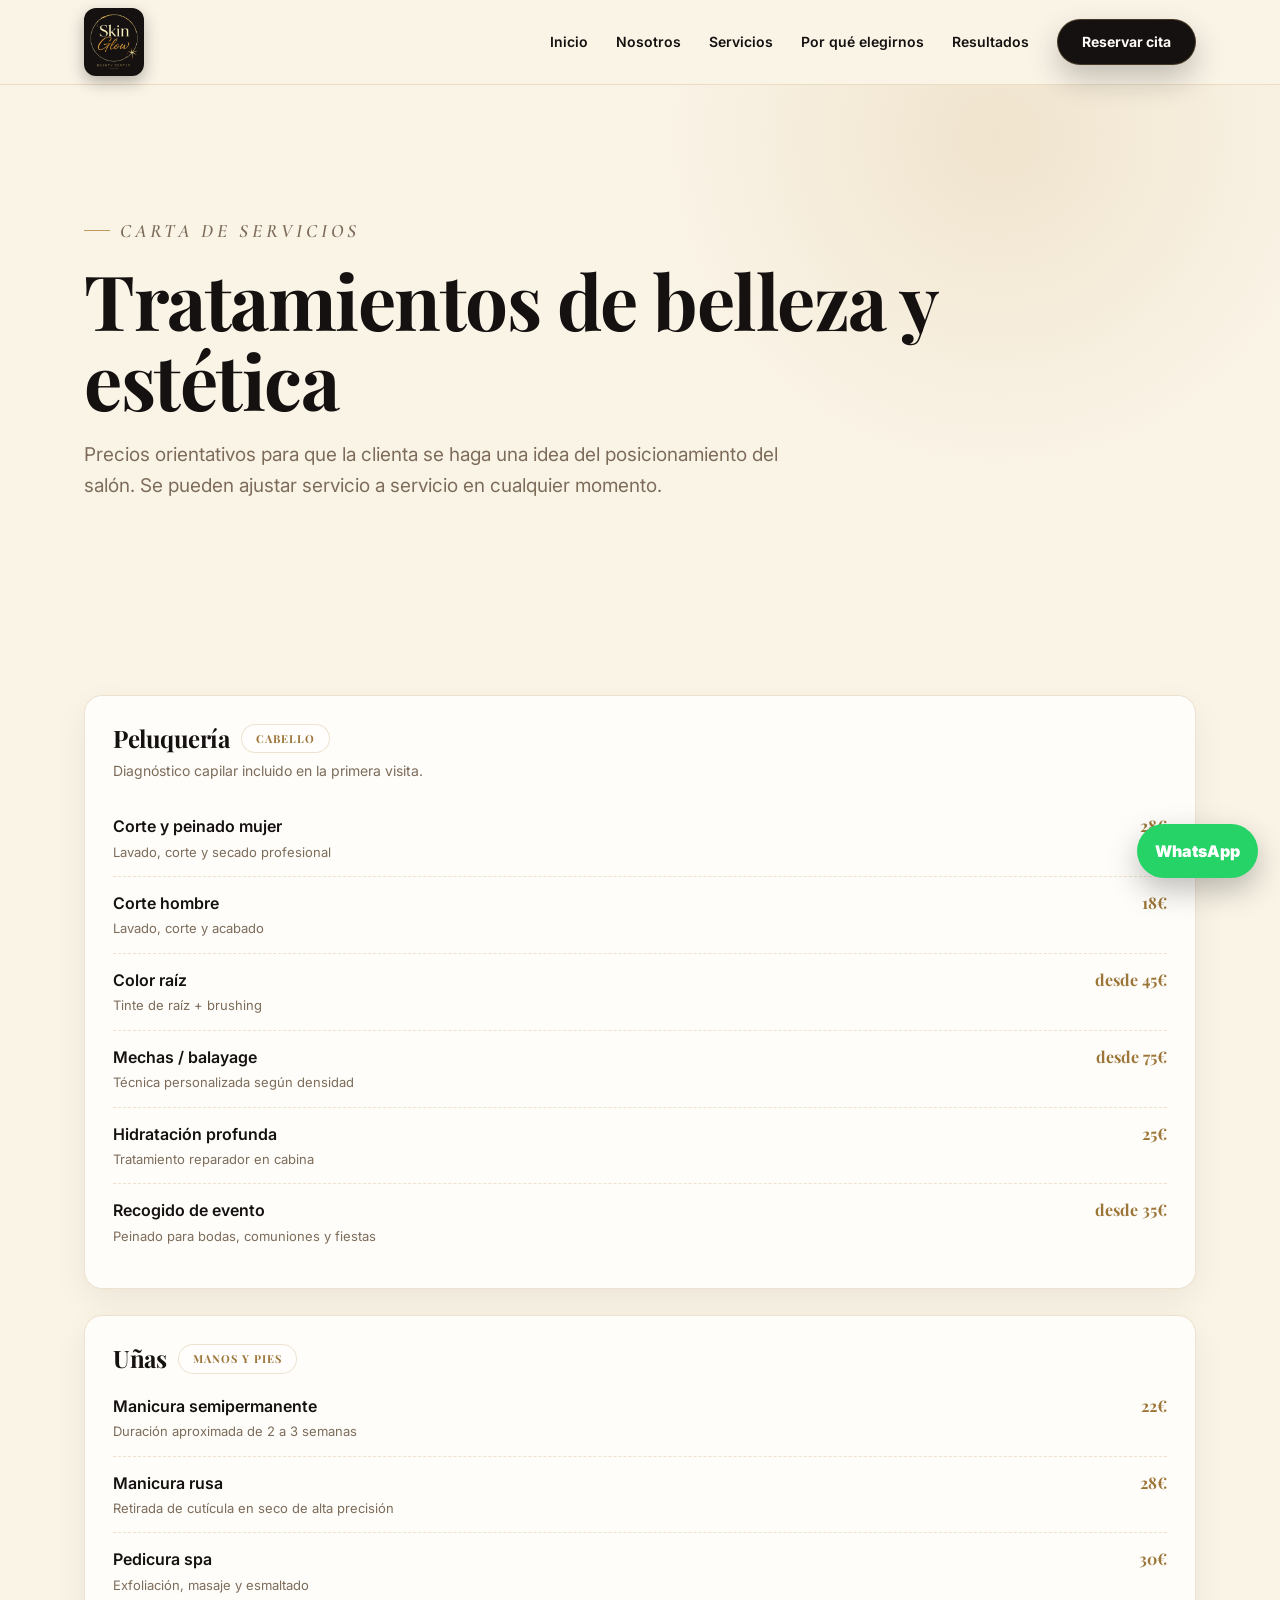
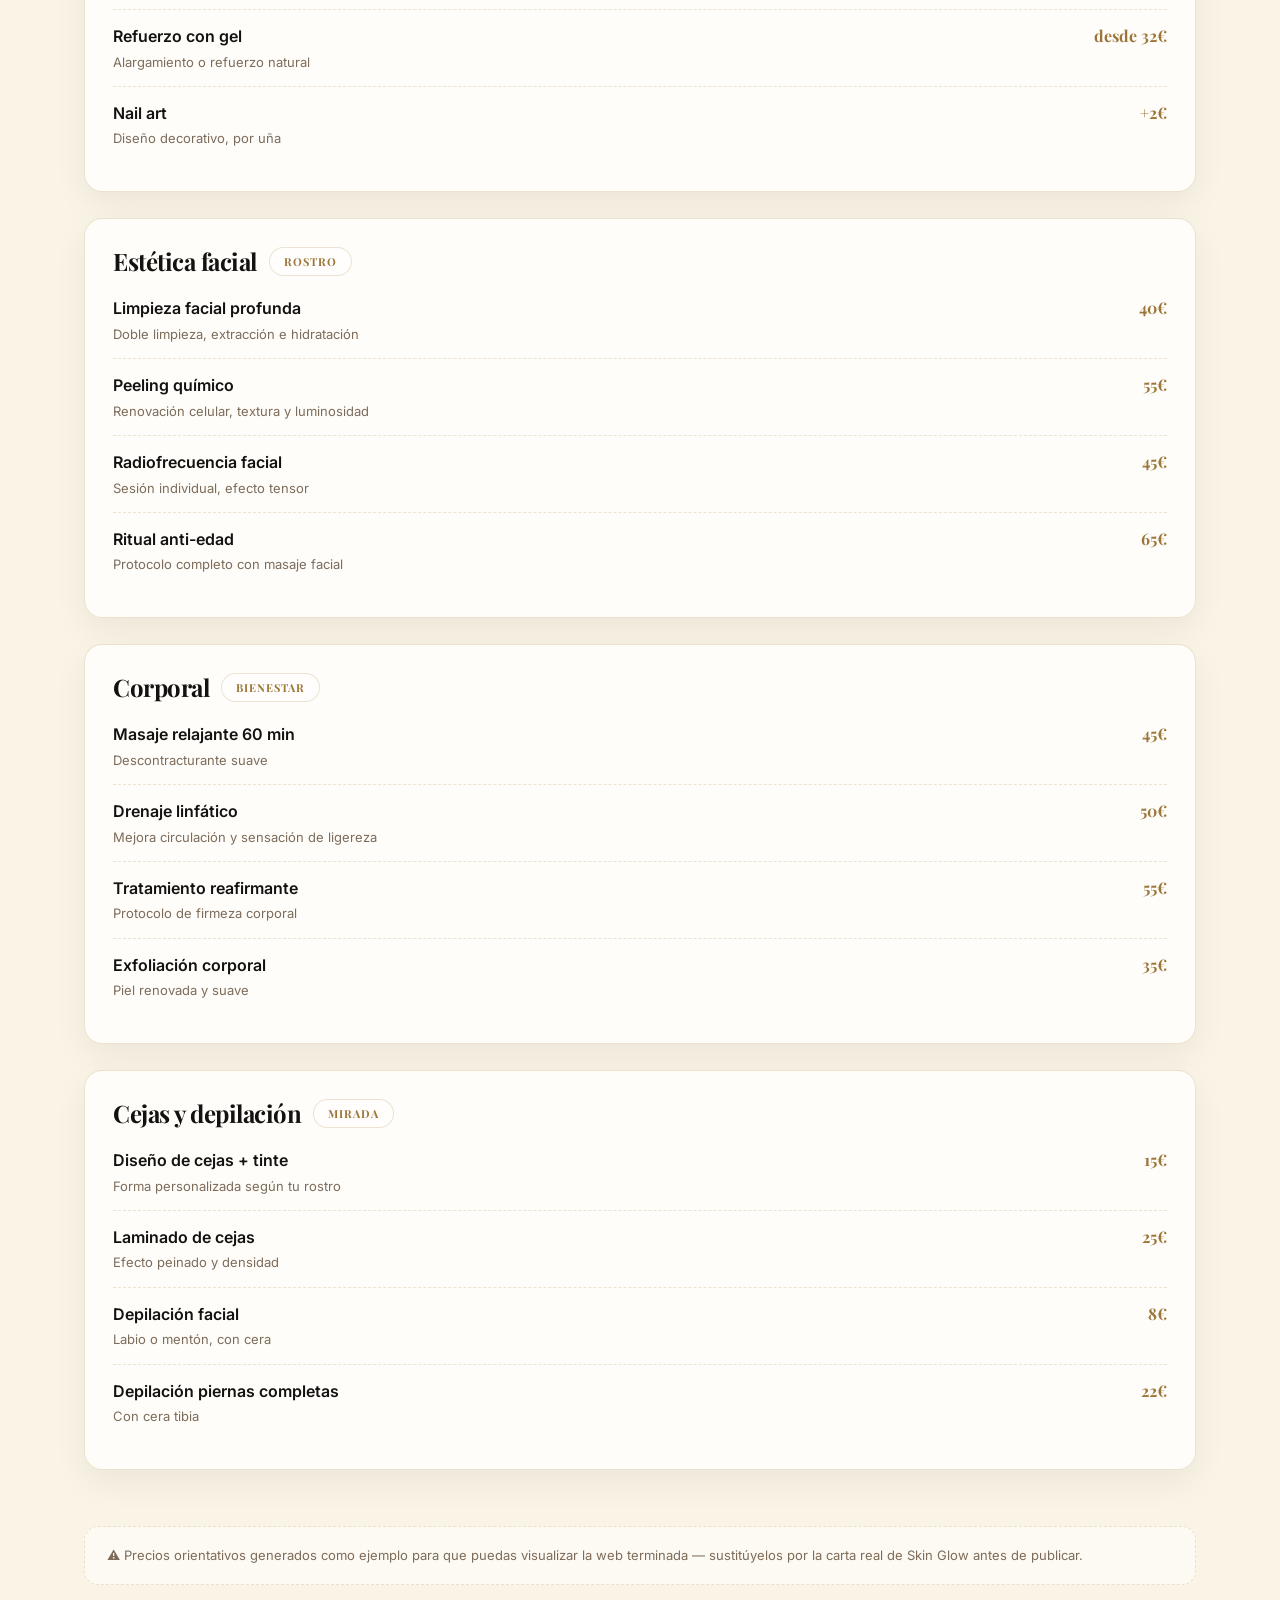
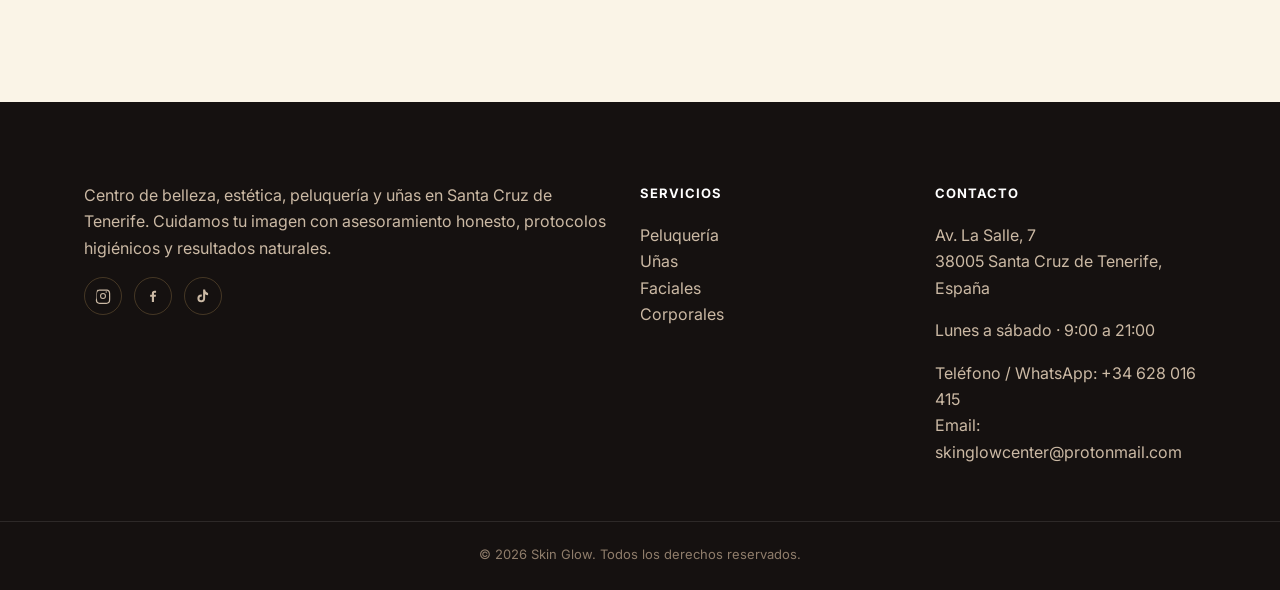
==== servicios.html @ f111f157 "Add files via upload" ====
<!DOCTYPE html>
<html lang="es">
<head>
<meta charset="UTF-8">
<meta name="viewport" content="width=device-width, initial-scale=1.0">
<title>Servicios y precios: peluquería, uñas y estética | Skin Glow</title>
<meta name="description" content="Carta de servicios y precios orientativos de Skin Glow: peluquería, uñas, tratamientos faciales, corporales, depilación y cejas en Santa Cruz de Tenerife.">
<meta name="robots" content="index, follow">
<meta name="author" content="Skin Glow">
<meta property="og:type" content="website">
<meta property="og:title" content="Servicios y precios | Skin Glow">
<meta property="og:description" content="Carta de servicios de belleza en Santa Cruz de Tenerife: peluquería, uñas, estética facial y corporal.">
<meta property="og:locale" content="es_ES">
<link rel="canonical" href="./">
<link rel="icon" href="assets/logo.png">
<link rel="preconnect" href="https://fonts.googleapis.com">
<link rel="preconnect" href="https://fonts.gstatic.com" crossorigin>
<link rel="stylesheet" href="style.css">
<script type="application/ld+json">{"@context":"https://schema.org","@type":"BeautySalon","name":"Skin Glow","address":{"@type":"PostalAddress","streetAddress":"Av. La Salle, 7","postalCode":"38005","addressLocality":"Santa Cruz de Tenerife","addressCountry":"ES"},"telephone":"+34 628 016 415","priceRange":"€€","sameAs":["https://instagram.com/skinglow.tf","https://facebook.com/skinglow.tf"],"description":"Centro de belleza, estética, peluquería y uñas."}</script>
</head>
<body>
<header class="site-header">
<div class="container header-inner">
<a class="logo" href="index.html"><span class="logo-mark" role="img" aria-label="Skin Glow Beauty Center"></span></a>
<button class="nav-toggle" id="nav-toggle" aria-label="Abrir menú" aria-expanded="false"><span></span><span></span><span></span></button>
<nav class="nav-links" id="nav-links">
<a href="index.html">Inicio</a>
<a href="nosotros.html">Nosotros</a>
<a href="servicios.html">Servicios</a>
<a href="por-que-nosotros.html">Por qué elegirnos</a>
<a href="resultados.html">Resultados</a>
<a href="contacto.html" class="nav-cta">Reservar cita</a>
</nav>
</div>
</header>
<main>
<section class="page-hero">
<div class="container reveal">
<p class="eyebrow">Carta de servicios</p>
<h1>Tratamientos de belleza y estética</h1>
<p>Precios orientativos para que la clienta se haga una idea del posicionamiento del salón. Se pueden ajustar servicio a servicio en cualquier momento.</p>
</div>
</section>

<section class="section">
<div class="container price-groups">

<article id="peluqueria" class="price-cat reveal">
<h3>Peluquería <span class="tag">Cabello</span></h3>
<p class="price-note">Diagnóstico capilar incluido en la primera visita.</p>
<div class="price-row"><span class="name">Corte y peinado mujer<span class="desc">Lavado, corte y secado profesional</span></span><span class="amount">28€</span></div>
<div class="price-row"><span class="name">Corte hombre<span class="desc">Lavado, corte y acabado</span></span><span class="amount">18€</span></div>
<div class="price-row"><span class="name">Color raíz<span class="desc">Tinte de raíz + brushing</span></span><span class="amount">desde 45€</span></div>
<div class="price-row"><span class="name">Mechas / balayage<span class="desc">Técnica personalizada según densidad</span></span><span class="amount">desde 75€</span></div>
<div class="price-row"><span class="name">Hidratación profunda<span class="desc">Tratamiento reparador en cabina</span></span><span class="amount">25€</span></div>
<div class="price-row"><span class="name">Recogido de evento<span class="desc">Peinado para bodas, comuniones y fiestas</span></span><span class="amount">desde 35€</span></div>
</article>

<article id="unas" class="price-cat reveal">
<h3>Uñas <span class="tag">Manos y pies</span></h3>
<div class="price-row"><span class="name">Manicura semipermanente<span class="desc">Duración aproximada de 2 a 3 semanas</span></span><span class="amount">22€</span></div>
<div class="price-row"><span class="name">Manicura rusa<span class="desc">Retirada de cutícula en seco de alta precisión</span></span><span class="amount">28€</span></div>
<div class="price-row"><span class="name">Pedicura spa<span class="desc">Exfoliación, masaje y esmaltado</span></span><span class="amount">30€</span></div>
<div class="price-row"><span class="name">Refuerzo con gel<span class="desc">Alargamiento o refuerzo natural</span></span><span class="amount">desde 32€</span></div>
<div class="price-row"><span class="name">Nail art<span class="desc">Diseño decorativo, por uña</span></span><span class="amount">+2€</span></div>
</article>

<article id="facial" class="price-cat reveal">
<h3>Estética facial <span class="tag">Rostro</span></h3>
<div class="price-row"><span class="name">Limpieza facial profunda<span class="desc">Doble limpieza, extracción e hidratación</span></span><span class="amount">40€</span></div>
<div class="price-row"><span class="name">Peeling químico<span class="desc">Renovación celular, textura y luminosidad</span></span><span class="amount">55€</span></div>
<div class="price-row"><span class="name">Radiofrecuencia facial<span class="desc">Sesión individual, efecto tensor</span></span><span class="amount">45€</span></div>
<div class="price-row"><span class="name">Ritual anti-edad<span class="desc">Protocolo completo con masaje facial</span></span><span class="amount">65€</span></div>
</article>

<article id="corporal" class="price-cat reveal">
<h3>Corporal <span class="tag">Bienestar</span></h3>
<div class="price-row"><span class="name">Masaje relajante 60 min<span class="desc">Descontracturante suave</span></span><span class="amount">45€</span></div>
<div class="price-row"><span class="name">Drenaje linfático<span class="desc">Mejora circulación y sensación de ligereza</span></span><span class="amount">50€</span></div>
<div class="price-row"><span class="name">Tratamiento reafirmante<span class="desc">Protocolo de firmeza corporal</span></span><span class="amount">55€</span></div>
<div class="price-row"><span class="name">Exfoliación corporal<span class="desc">Piel renovada y suave</span></span><span class="amount">35€</span></div>
</article>

<article class="price-cat reveal">
<h3>Cejas y depilación <span class="tag">Mirada</span></h3>
<div class="price-row"><span class="name">Diseño de cejas + tinte<span class="desc">Forma personalizada según tu rostro</span></span><span class="amount">15€</span></div>
<div class="price-row"><span class="name">Laminado de cejas<span class="desc">Efecto peinado y densidad</span></span><span class="amount">25€</span></div>
<div class="price-row"><span class="name">Depilación facial<span class="desc">Labio o mentón, con cera</span></span><span class="amount">8€</span></div>
<div class="price-row"><span class="name">Depilación piernas completas<span class="desc">Con cera tibia</span></span><span class="amount">22€</span></div>
</article>

<p class="price-disclaimer reveal">⚠️ Precios orientativos generados como ejemplo para que puedas visualizar la web terminada — sustitúyelos por la carta real de Skin Glow antes de publicar.</p>
</div>
</section>
</main>
<footer class="footer">
<div class="container footer-grid">
<div>
<a class="logo footer-logo" href="index.html"><span class="logo-mark footer-mark" role="img" aria-label="Skin Glow Beauty Center"></span></a>
<p>Centro de belleza, estética, peluquería y uñas en Santa Cruz de Tenerife. Cuidamos tu imagen con asesoramiento honesto, protocolos higiénicos y resultados naturales.</p>
<div class="social-row">
<a href="https://instagram.com/skinglow.tf" aria-label="Instagram"><svg viewBox="0 0 24 24" width="18" height="18" fill="currentColor"><path d="M12 2.2c3.2 0 3.6 0 4.9.07 1.2.06 2 .25 2.5.42a5 5 0 0 1 1.8 1.17 5 5 0 0 1 1.17 1.8c.17.5.36 1.3.42 2.5.06 1.3.07 1.7.07 4.9s0 3.6-.07 4.9c-.06 1.2-.25 2-.42 2.5a5 5 0 0 1-1.17 1.8 5 5 0 0 1-1.8 1.17c-.5.17-1.3.36-2.5.42-1.3.06-1.7.07-4.9.07s-3.6 0-4.9-.07c-1.2-.06-2-.25-2.5-.42a5 5 0 0 1-1.8-1.17 5 5 0 0 1-1.17-1.8c-.17-.5-.36-1.3-.42-2.5C2.2 15.6 2.2 15.2 2.2 12s0-3.6.07-4.9c.06-1.2.25-2 .42-2.5a5 5 0 0 1 1.17-1.8A5 5 0 0 1 5.66 2.7c.5-.17 1.3-.36 2.5-.42C9.4 2.2 9.8 2.2 12 2.2zm0 1.8c-3.14 0-3.51 0-4.75.07-1.02.05-1.57.22-1.94.36a3.2 3.2 0 0 0-1.16.75c-.35.35-.57.7-.75 1.16-.14.37-.31.92-.36 1.94C3 9.5 3 9.86 3 13s0 3.51.07 4.75c.05 1.02.22 1.57.36 1.94.18.46.4.81.75 1.16.35.35.7.57 1.16.75.37.14.92.31 1.94.36 1.24.06 1.6.07 4.75.07s3.51 0 4.75-.07c1.02-.05 1.57-.22 1.94-.36a3.2 3.2 0 0 0 1.16-.75c.35-.35.57-.7.75-1.16.14-.37.31-.92.36-1.94.06-1.24.07-1.6.07-4.75s0-3.51-.07-4.75c-.05-1.02-.22-1.57-.36-1.94a3.2 3.2 0 0 0-.75-1.16 3.2 3.2 0 0 0-1.16-.75c-.37-.14-.92-.31-1.94-.36C15.51 4 15.14 4 12 4z"/><path d="M12 7.5a4.5 4.5 0 1 0 0 9 4.5 4.5 0 0 0 0-9zm0 7.4a2.9 2.9 0 1 1 0-5.8 2.9 2.9 0 0 1 0 5.8zM17.9 6.1a1.05 1.05 0 1 1-2.1 0 1.05 1.05 0 0 1 2.1 0z"/></svg></a>
<a href="https://facebook.com/skinglow.tf" aria-label="Facebook"><svg viewBox="0 0 24 24" width="18" height="18" fill="currentColor"><path d="M13.5 21v-7.7h2.6l.4-3h-3v-1.9c0-.87.24-1.46 1.5-1.46h1.6V4.3c-.28-.04-1.24-.12-2.36-.12-2.34 0-3.94 1.43-3.94 4.04v2.08H7.7v3h2.6V21h3.2z"/></svg></a>
<a href="https://tiktok.com/@skinglow.tf" aria-label="TikTok"><svg viewBox="0 0 24 24" width="18" height="18" fill="currentColor"><path d="M16.6 5.82c-.9-.98-1.4-2.24-1.4-3.57h-3.03v13.4c0 1.53-1.24 2.77-2.77 2.77a2.77 2.77 0 0 1-2.77-2.77 2.77 2.77 0 0 1 2.77-2.77c.28 0 .55.04.8.12V9.7a5.8 5.8 0 0 0-.8-.06A5.8 5.8 0 0 0 3.6 15.45a5.8 5.8 0 0 0 5.8 5.8 5.8 5.8 0 0 0 5.8-5.8V9.3a7.6 7.6 0 0 0 4.4 1.4V7.66a4.55 4.55 0 0 1-2.99-1.85z"/></svg></a>
</div>
</div>
<div><h4>Servicios</h4><a href="servicios.html#peluqueria">Peluquería</a><a href="servicios.html#unas">Uñas</a><a href="servicios.html#facial">Faciales</a><a href="servicios.html#corporal">Corporales</a></div>
<div><h4>Contacto</h4><p>Av. La Salle, 7<br>38005 Santa Cruz de Tenerife, España</p><p>Lunes a sábado · 9:00 a 21:00</p><p>Teléfono / WhatsApp: +34 628 016 415<br>Email: skinglowcenter@protonmail.com</p></div>
</div>
<div class="footer-bottom">© 2026 Skin Glow. Todos los derechos reservados.</div>
</footer>
<a class="whatsapp" href="https://wa.me/34628016415" aria-label="Reservar por WhatsApp">WhatsApp</a>
<script src="main.js"></script>
</body>
</html>
---- style.css ----
@import url('https://fonts.googleapis.com/css2?family=Playfair+Display:ital,wght@0,600;0,700;1,600&family=Cormorant+Garamond:ital,wght@0,500;1,500&family=Alex+Brush&family=Inter:wght@400;500;600;700&display=swap');

:root{
  --ink:#151110;
  --ink-soft:#241c18;
  --cream:#faf4e7;
  --white:#fffdf8;
  --gold:#c39a5b;
  --gold-deep:#9c7638;
  --gold-light:#e8d3a1;
  --muted:#7d6c5a;
  --line:rgba(195,154,91,.28);
  --shadow:0 26px 64px rgba(21,17,16,.16);
  --shadow-dark:0 26px 64px rgba(0,0,0,.35);
  --max:1160px;
}
*{box-sizing:border-box}
html{scroll-behavior:smooth}
body{margin:0;font-family:Inter,system-ui,sans-serif;color:var(--ink);background:var(--cream);line-height:1.65;overflow-x:hidden}
a{text-decoration:none;color:inherit}
.container{max-width:var(--max);margin:auto;padding:0 24px}
img{max-width:100%;display:block}

/* type */
h1,h2,h3{font-family:'Playfair Display',serif;line-height:1.05;color:var(--ink);margin:0 0 18px;letter-spacing:-.5px}
h1{font-size:clamp(42px,6.4vw,76px);letter-spacing:-1.5px}
h2{font-size:clamp(32px,4vw,50px)}
h3{font-size:24px}
.eyebrow{font-family:'Cormorant Garamond',serif;font-style:italic;text-transform:uppercase;letter-spacing:4px;color:var(--gold-deep);font-size:14px;font-weight:600;margin:0 0 14px;display:flex;align-items:center;gap:10px}
.eyebrow:before{content:"";width:26px;height:1px;background:var(--gold)}
.accent{font-family:'Alex Brush',cursive;font-size:1.35em;color:var(--gold-deep);font-weight:400}
.accent-line{color:var(--gold-deep);position:relative;display:inline-block}
.accent-line:after{content:"";position:absolute;left:2px;right:2px;bottom:2px;height:2px;background:linear-gradient(90deg,var(--gold),transparent)}
.lead{font-size:19px;color:var(--muted);max-width:640px}

/* header */
.site-header{position:sticky;top:0;z-index:50;background:rgba(250,244,231,.86);backdrop-filter:blur(18px);border-bottom:1px solid var(--line)}
.header-inner{height:84px;display:flex;align-items:center;justify-content:space-between}
.logo{display:flex;align-items:center;gap:12px}
.logo-mark{width:60px;height:68px;border-radius:12px;background-color:var(--ink);background-image:url('assets/logo.png');background-size:80%;background-repeat:no-repeat;background-position:center;flex-shrink:0;box-shadow:0 6px 16px rgba(21,17,16,.3)}
.footer-mark{width:76px;height:86px;background-color:transparent}
.logo-text{display:flex;flex-direction:column;line-height:1.05}
.logo-text strong{font-family:'Playfair Display',serif;font-size:22px;color:var(--ink);font-weight:700}
.logo-text em{font-family:'Alex Brush',cursive;font-style:normal;font-size:24px;color:var(--gold-deep);margin-top:-4px}
.logo-text small{text-transform:uppercase;letter-spacing:2.5px;font-size:9px;color:var(--muted);font-weight:700;margin-top:2px}
.nav-links{display:flex;align-items:center;gap:28px;font-weight:600;font-size:14px}
.nav-links a{position:relative}
.nav-links a:not(.nav-cta)::after{content:"";position:absolute;left:0;bottom:-8px;width:0;height:1px;background:var(--gold-deep);transition:.3s}
.nav-links a:hover::after{width:100%}
.nav-cta,.btn{display:inline-flex;align-items:center;justify-content:center;min-height:46px;padding:0 24px;border-radius:999px;border:1px solid var(--line);font-weight:700;transition:.25s}
.nav-cta,.btn.primary{background:var(--ink);color:var(--white);box-shadow:0 14px 30px rgba(21,17,16,.24)}
.btn:hover{transform:translateY(-2px);box-shadow:var(--shadow)}
.btn.ghost{background:rgba(255,255,255,.5);color:var(--ink);border-color:var(--line)}
.btn.gold{background:linear-gradient(135deg,var(--gold-light),var(--gold-deep));color:var(--ink)}
.btn.small{min-height:40px;padding:0 18px;font-size:13px}
.nav-toggle{display:none;background:none;border:0;width:44px;height:44px}
.nav-toggle span{display:block;height:2px;background:var(--ink);margin:6px}

/* halo signature motif */
/* hero */
.hero{position:relative;min-height:680px;display:flex;align-items:center;overflow:hidden;background:radial-gradient(circle at 82% 18%,rgba(195,154,91,.16) 0,transparent 38%),var(--cream)}
.hero-grid{position:relative;display:grid;grid-template-columns:1.05fr .95fr;gap:56px;align-items:center}
.actions{display:flex;gap:14px;flex-wrap:wrap;margin:30px 0}
.trust{display:flex;flex-wrap:wrap;gap:10px;margin-top:26px}
.trust span,.service-row span,.result span,.tag{border:1px solid var(--line);background:rgba(255,255,255,.6);padding:8px 14px;border-radius:999px;color:var(--gold-deep);font-weight:700;font-size:12px;text-transform:uppercase;letter-spacing:1px}
.hero-media{position:relative;height:440px;border-radius:10px;overflow:hidden;box-shadow:var(--shadow-dark)}
.hero-media img{width:100%;height:100%;object-fit:cover;display:block}
.hero-media:after{content:"";position:absolute;inset:14px;border:1px solid rgba(255,253,248,.4);border-radius:6px;pointer-events:none}

.section{padding:104px 0}
.section.alt{background:linear-gradient(180deg,var(--cream),#f2e6cd)}
.section.dark{background:var(--ink);color:var(--white)}
.section.dark h2,.section.dark h3{color:var(--white)}
.section.dark .lead,.section.dark p{color:#d8cabb}
.section-head{text-align:center;max-width:780px;margin:0 auto 52px}
.section-head p{color:var(--muted)}
.section.dark .section-head p{color:#c9b9a6}

.cards{display:grid;grid-template-columns:repeat(4,1fr);gap:22px}
.card,.panel,.quote,.contact-card,.form,.result,.service-row,.stats,.price-cat{background:rgba(255,255,255,.8);border:1px solid var(--line);border-radius:18px;padding:28px;box-shadow:0 12px 34px rgba(21,17,16,.06)}
.card b{color:var(--gold-deep);font-size:12px;letter-spacing:2px}
.card p,.panel p,.quote p,.result p,.service-row p,.contact-card p{color:var(--muted)}

.split{display:grid;grid-template-columns:1fr 1fr;gap:34px;align-items:center}
.quote{min-height:300px;display:flex;align-items:center;background:var(--ink);border-color:transparent}
.quote p{font-family:'Playfair Display',serif;color:var(--white);font-size:32px;line-height:1.25;font-style:italic}
.quote p em{color:var(--gold-light);font-style:normal;font-family:'Alex Brush',cursive;font-size:1.2em}

.ticks{padding:0;margin:20px 0 0;list-style:none}
.ticks li{margin:12px 0;color:var(--muted)}
.ticks li:before{content:"✦";color:var(--gold-deep);font-weight:900;margin-right:10px}

.stats{display:grid;grid-template-columns:repeat(3,1fr);gap:18px;text-align:center}
.stats div strong{display:block;font-family:'Playfair Display',serif;font-size:36px;color:var(--gold-deep)}
.stats div span{color:var(--muted);font-size:13px}

.brand-panel{border-radius:18px;overflow:hidden;box-shadow:var(--shadow);position:relative}
.brand-panel img{width:100%;height:100%;object-fit:cover}

.page-hero{padding:130px 0 70px;background:radial-gradient(circle at 78% 10%,rgba(195,154,91,.18) 0,transparent 32%),var(--cream)}
.page-hero p{font-size:19px;color:var(--muted);max-width:720px}

.service-list{display:grid;gap:22px}
.service-row{display:flex;gap:30px;justify-content:space-between;align-items:center}

/* pricing */
.price-groups{display:grid;gap:26px}
.price-cat h3{display:flex;align-items:center;gap:12px;margin-bottom:6px}
.price-cat h3 .tag{font-size:11px}
.price-note{color:var(--muted);font-size:14px;margin:0 0 18px}
.price-row{display:flex;justify-content:space-between;gap:16px;padding:13px 0;border-top:1px dashed var(--line)}
.price-row:first-of-type{border-top:none}
.price-row .name{font-weight:600}
.price-row .desc{display:block;color:var(--muted);font-size:13px;font-weight:400;margin-top:2px}
.price-row .amount{font-family:'Playfair Display',serif;font-weight:700;color:var(--gold-deep);white-space:nowrap}
.price-disclaimer{margin-top:30px;padding:18px 22px;border:1px dashed var(--line);border-radius:14px;color:var(--muted);font-size:13px;background:rgba(255,255,255,.5)}

.gallery{display:grid;grid-template-columns:repeat(3,1fr);gap:24px}
.result{min-height:260px;display:flex;flex-direction:column;justify-content:flex-end;background:linear-gradient(150deg,var(--ink),#2c221c);border-color:transparent}
.result span{color:var(--gold-light);border-color:rgba(232,211,161,.3);background:rgba(255,255,255,.06)}
.result h3,.result p{color:var(--white)}
.result p{color:#cdbfae}

.faq{max-width:850px}
.faq details{border-top:1px solid var(--line);padding:18px 0}
.faq summary{font-weight:800;color:var(--ink);cursor:pointer}
.faq summary::marker{color:var(--gold-deep)}

.contact-grid{display:grid;grid-template-columns:1.2fr .8fr;gap:26px}
.form{display:grid;gap:16px}
.form label{font-weight:800;color:var(--ink);font-size:14px}
input,select,textarea{width:100%;margin-top:8px;border:1px solid var(--line);border-radius:12px;padding:14px 16px;font:inherit;background:var(--white);color:var(--ink)}
input:focus,select:focus,textarea:focus{outline:2px solid var(--gold-deep);outline-offset:1px}
.form-msg{display:none;color:var(--gold-deep);font-weight:800}
.form-msg.show{display:block}
.map-frame{border-radius:14px;overflow:hidden;border:1px solid var(--line);margin-top:22px;filter:sepia(12%) saturate(85%)}
.map-frame iframe{width:100%;height:220px;border:0;display:block}

.social-row{display:flex;gap:12px;margin-top:16px}
.social-row a{position:relative;width:38px;height:38px;border-radius:50%;border:1px solid var(--line);color:var(--gold-deep);transition:.25s;overflow:hidden}
.social-row a svg{position:absolute;top:50%;left:50%;width:16px;height:16px;margin:-8px 0 0 -8px;display:block}
.social-row a:hover{background:var(--ink);color:var(--gold-light);border-color:var(--ink)}

.footer{background:var(--ink);color:#eadfd0;padding:64px 0 24px}
.footer-grid{display:grid;grid-template-columns:2fr 1fr 1fr;gap:34px}
.footer a,.footer p{display:block;color:#cbb9a4}
.footer h4{font-family:Inter,sans-serif;color:#fff;letter-spacing:1px;font-size:13px;text-transform:uppercase}
.footer-logo strong{color:#fff}
.footer-logo em{color:var(--gold-light)}
.footer-bottom{text-align:center;border-top:1px solid rgba(255,255,255,.1);margin-top:40px;padding-top:22px;color:#8f7d6b;font-size:13px}

.whatsapp{position:fixed;right:22px;bottom:22px;z-index:60;background:#25D366;color:#fff;padding:14px 18px;border-radius:999px;font-weight:900;box-shadow:0 12px 30px rgba(0,0,0,.25);display:flex;align-items:center;gap:8px}

.reveal{opacity:0;transform:translateY(14px);transition:opacity .6s ease, transform .6s ease}
.reveal.in{opacity:1;transform:none}
@media(prefers-reduced-motion:reduce){.reveal{opacity:1;transform:none;transition:none}}

@media(max-width:900px){
  .nav-toggle{display:block}
  .nav-links{position:absolute;left:16px;right:16px;top:88px;display:none;flex-direction:column;align-items:flex-start;background:var(--white);border:1px solid var(--line);border-radius:18px;padding:22px;box-shadow:var(--shadow)}
  .nav-links.open{display:flex}
  .hero{min-height:auto;padding:88px 0}
  .hero-grid,.split,.contact-grid{grid-template-columns:1fr}
  .cards,.gallery,.footer-grid,.stats{grid-template-columns:1fr 1fr}
  .service-row{align-items:flex-start;flex-direction:column}
  h1{font-size:44px}
  .hero-media{height:300px}
}
@media(max-width:560px){
  .container{padding:0 18px}
  .cards,.gallery,.footer-grid,.stats{grid-template-columns:1fr}
  .section{padding:72px 0}
  .actions{flex-direction:column}
  .btn{width:100%}
  .header-inner{height:74px}
  .price-row{flex-direction:column}
}
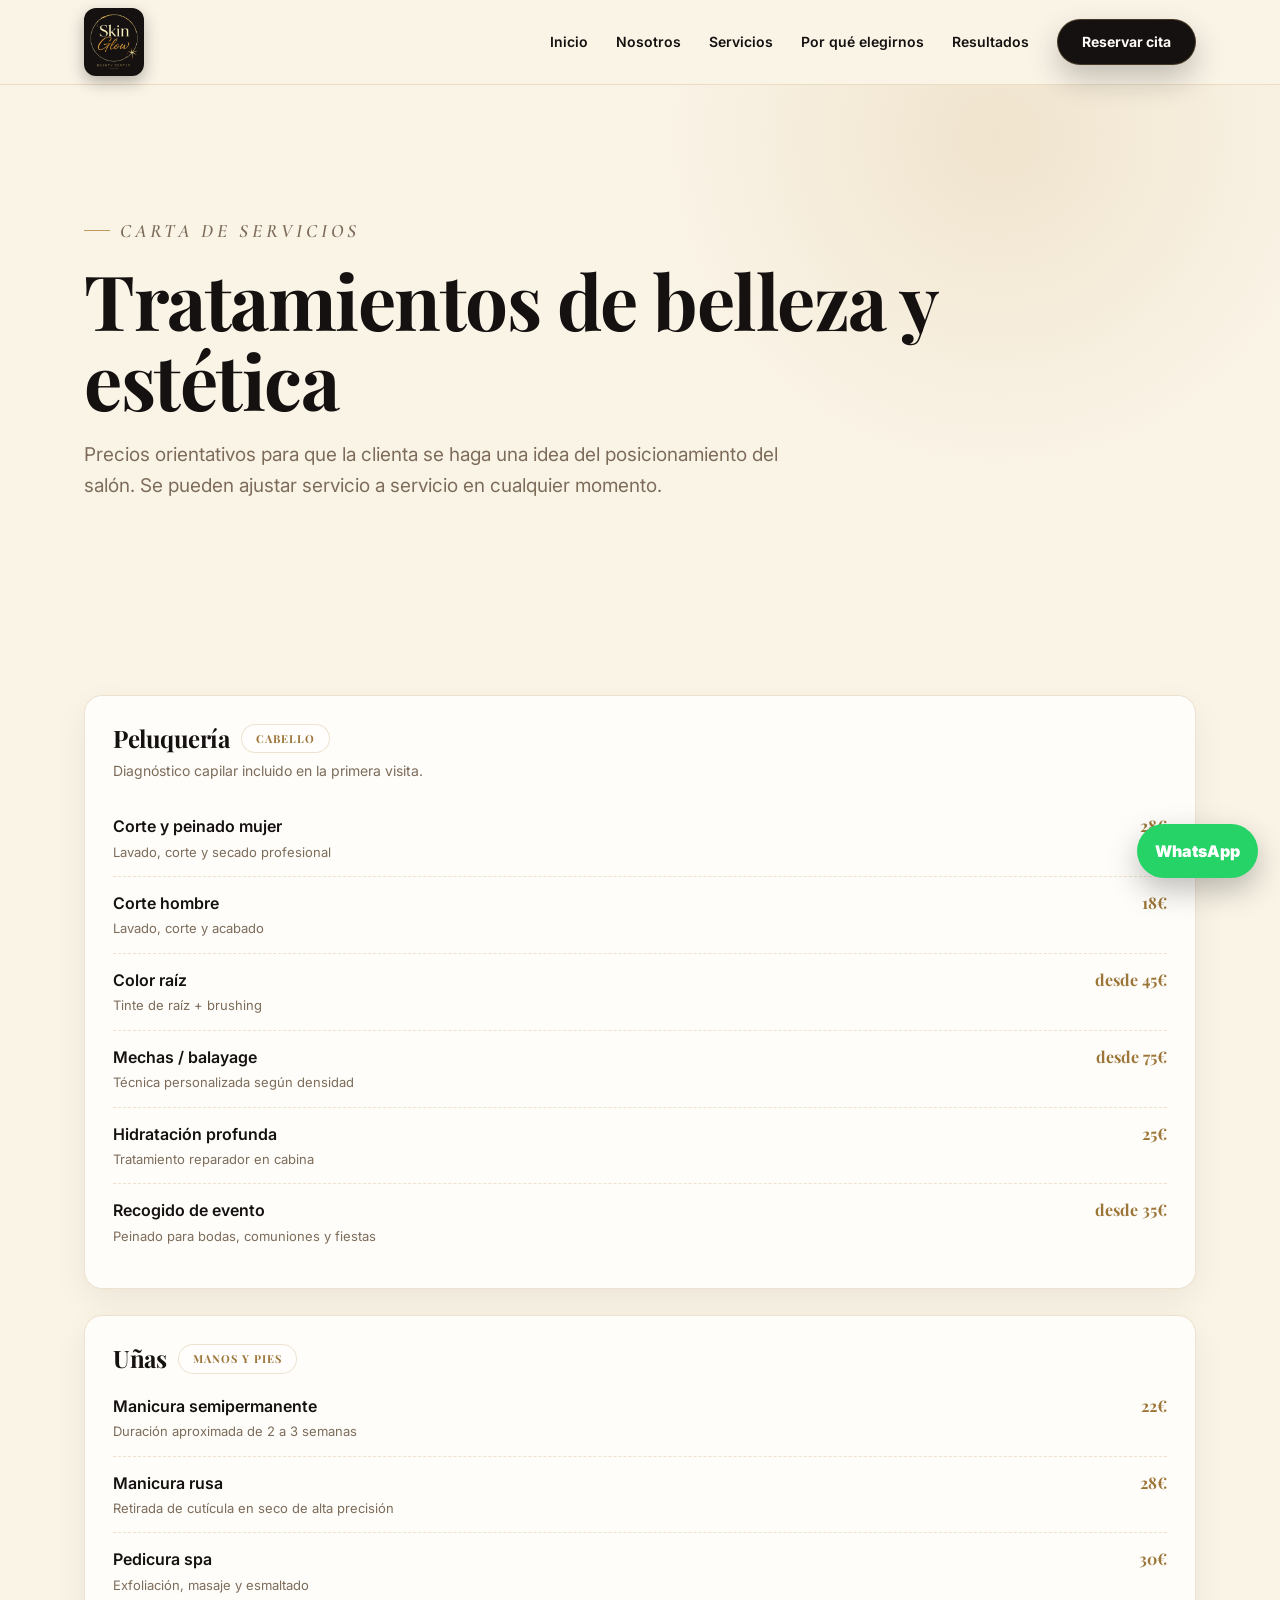
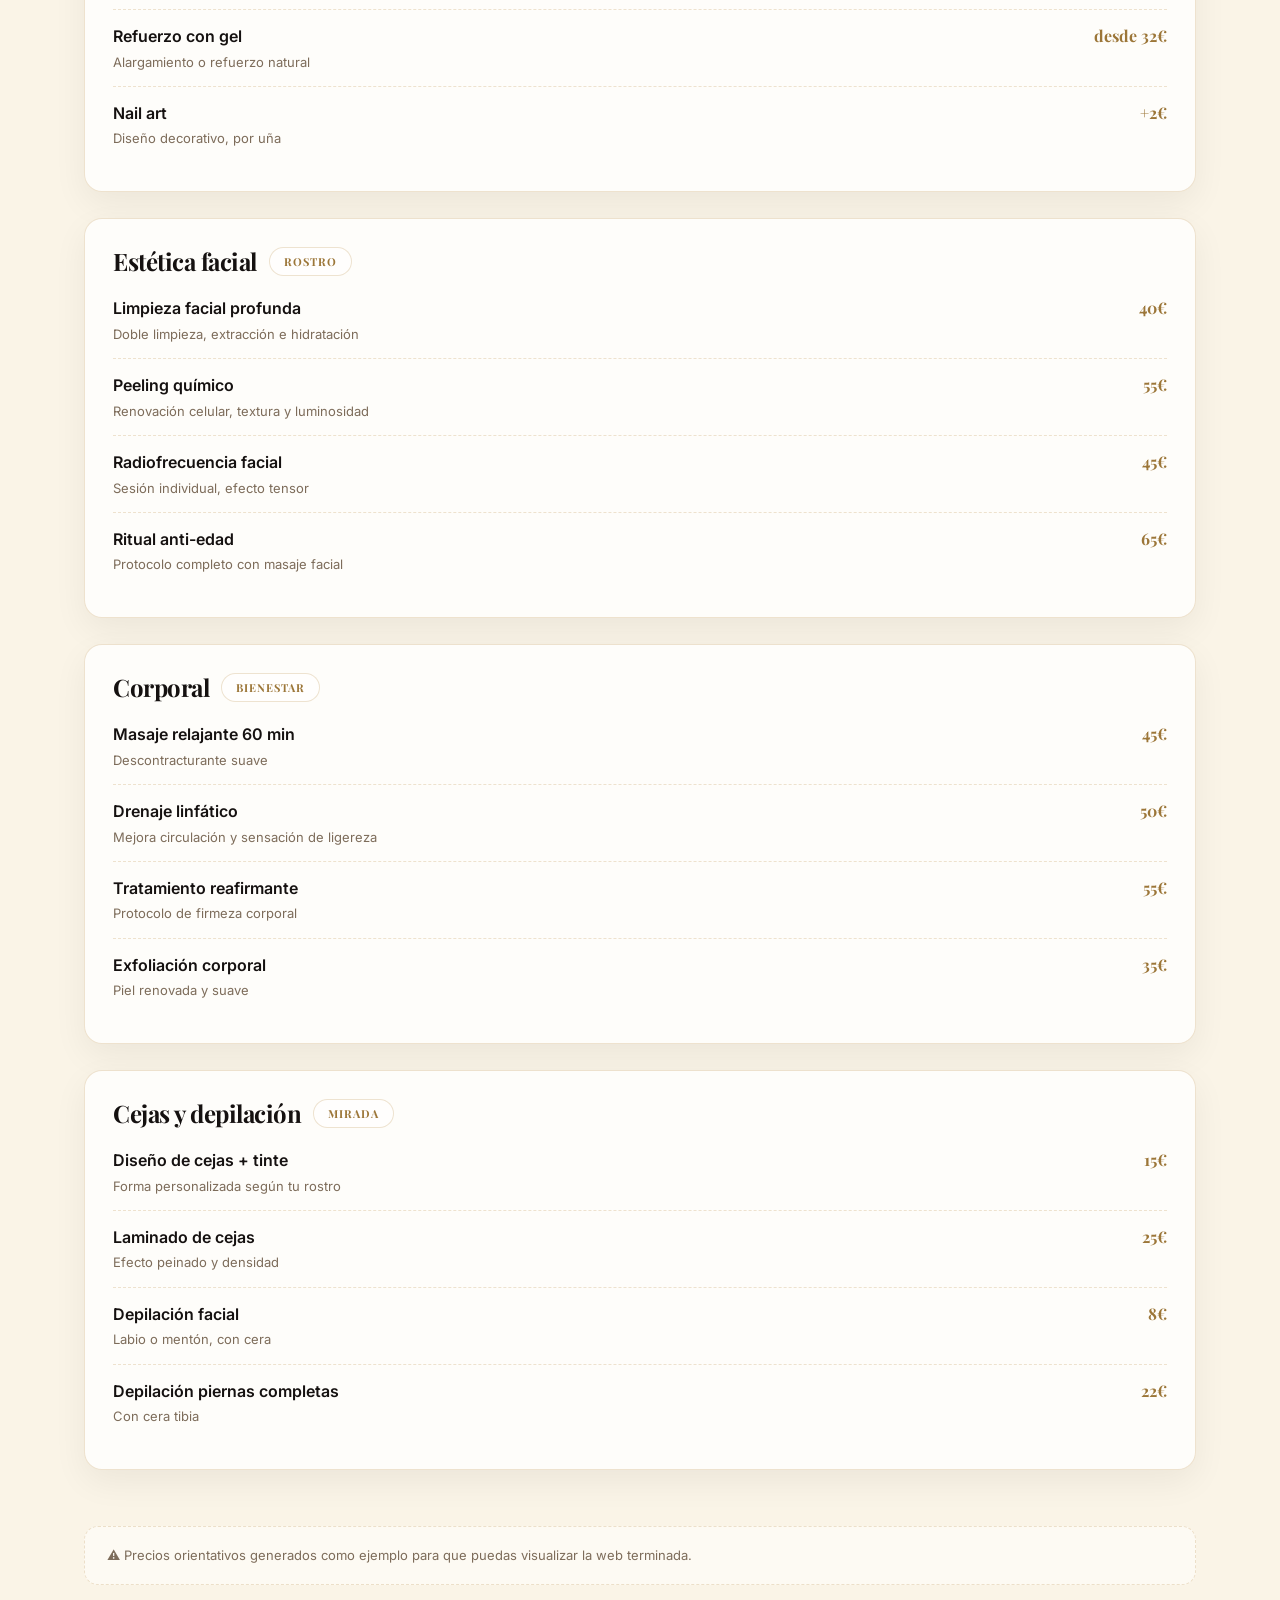
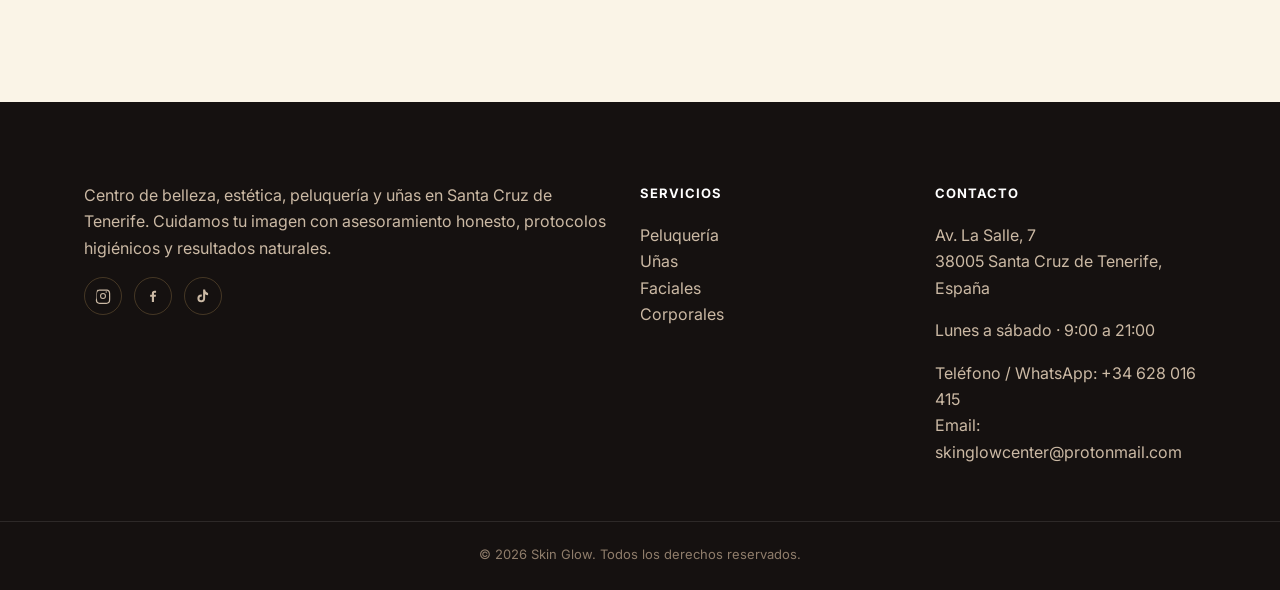
==== commit e4127cd8: "Add files via upload" ====
--- a/servicios.html
+++ b/servicios.html
@@ -89,7 +89,7 @@
 <div class="price-row"><span class="name">Depilación piernas completas<span class="desc">Con cera tibia</span></span><span class="amount">22€</span></div>
 </article>
 
-<p class="price-disclaimer reveal">⚠️ Precios orientativos generados como ejemplo para que puedas visualizar la web terminada — sustitúyelos por la carta real de Skin Glow antes de publicar.</p>
+<p class="price-disclaimer reveal">⚠️ Precios orientativos generados como ejemplo para que puedas visualizar la web terminada.</p>
 </div>
 </section>
 </main>
